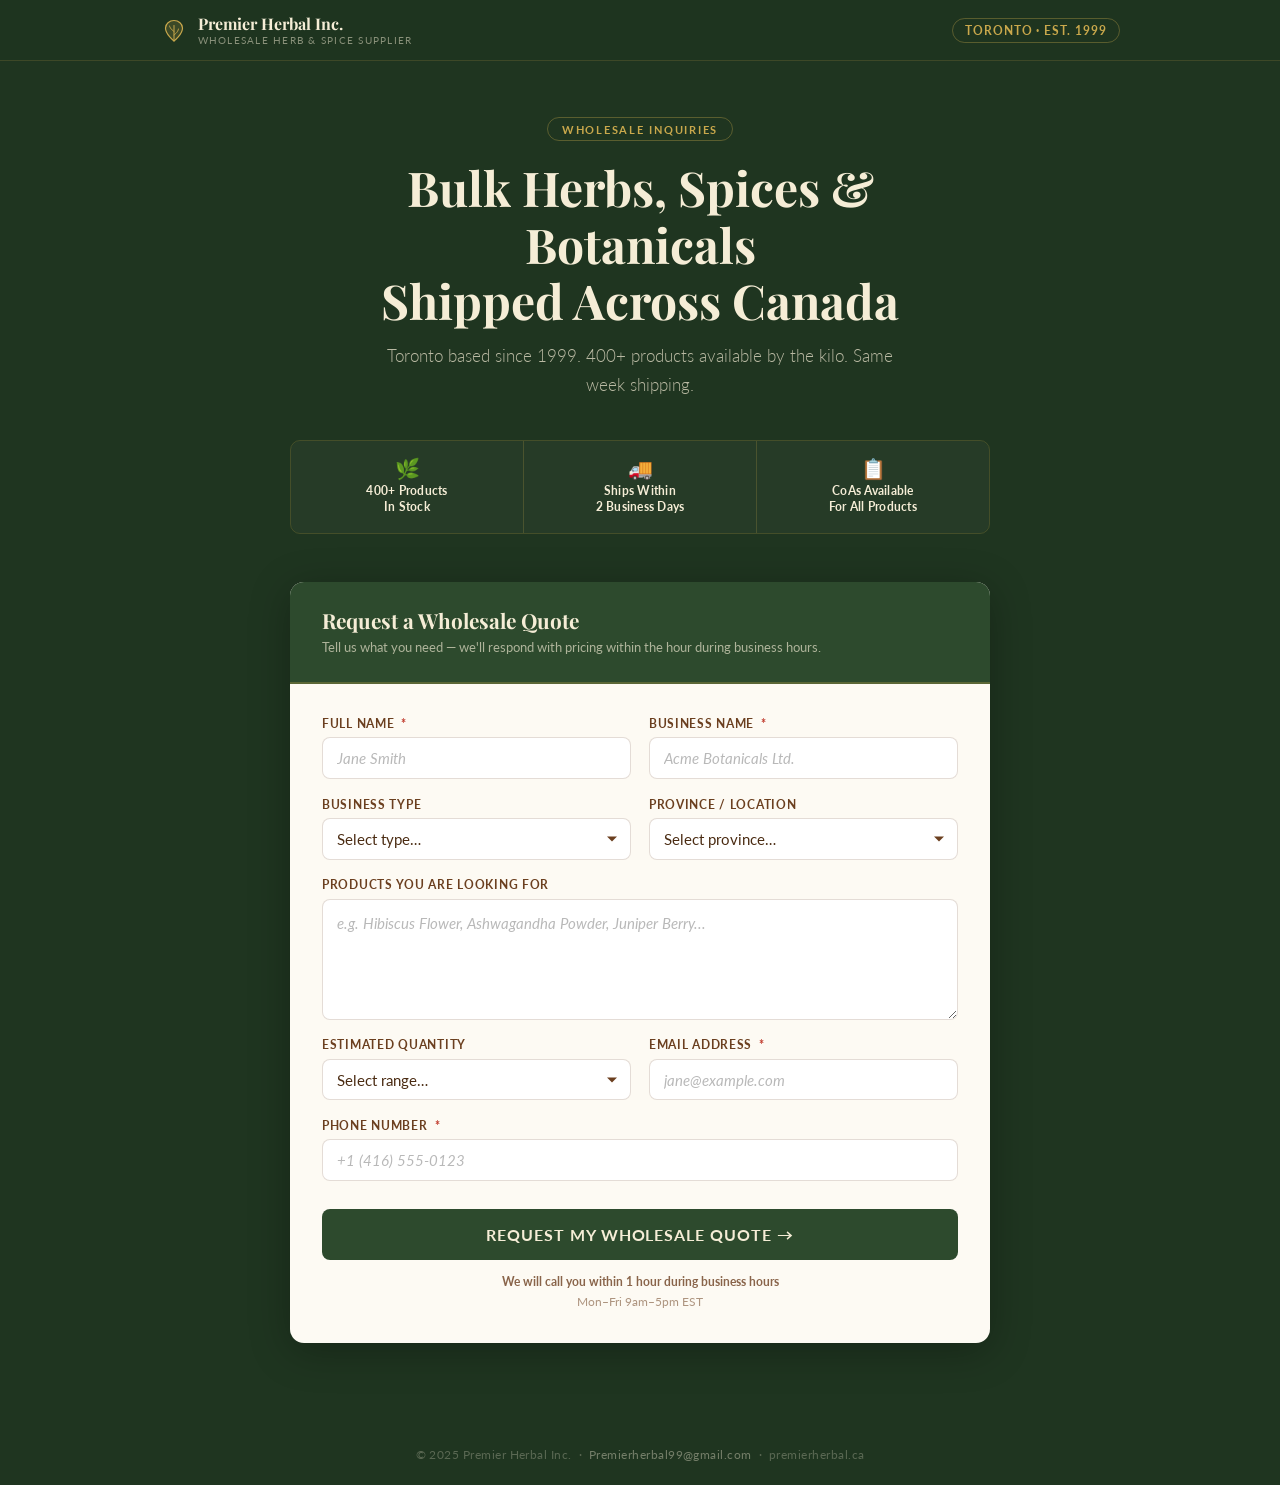
==== wholesale/index.html @ b0481db8 "Add /wholesale inquiry landing page with Netlify Forms" ====
<!DOCTYPE html>
<html lang="en">
<head>
  <meta charset="UTF-8" />
  <meta name="viewport" content="width=device-width, initial-scale=1.0" />
  <title>Wholesale Herb &amp; Spice Supplier — Premier Herbal Inc.</title>
  <meta name="description" content="Toronto-based bulk herb supplier since 1999. 400+ herbs, spices and botanicals shipped across Canada. Request a wholesale quote today." />

  <link rel="preconnect" href="https://fonts.googleapis.com" />
  <link rel="preconnect" href="https://fonts.gstatic.com" crossorigin />
  <link href="https://fonts.googleapis.com/css2?family=Playfair+Display:ital,wght@0,400;0,600;0,700;1,400&family=Lato:wght@300;400;700&display=swap" rel="stylesheet" />

  <style>
    *, *::before, *::after { box-sizing: border-box; margin: 0; padding: 0; }

    :root {
      --green:      #2D4A2D;
      --green-dark: #1f3520;
      --green-mid:  #3a5e3a;
      --cream:      #F5EDD6;
      --brown:      #6B3F1F;
      --brown-dark: #4a2b12;
      --gold:       #C9A84C;
      --off-white:  #FDFAF3;
      --font-heading: 'Playfair Display', Georgia, serif;
      --font-body:    'Lato', system-ui, sans-serif;
      --radius:     8px;
      --shadow:     0 8px 40px rgba(0,0,0,0.28);
    }

    html { scroll-behavior: smooth; }

    body {
      font-family: var(--font-body);
      background: var(--green-dark);
      color: var(--cream);
      min-height: 100vh;
    }

    /* ── Header ──────────────────────────────── */
    .site-header {
      background: rgba(31, 53, 32, 0.96);
      backdrop-filter: blur(8px);
      border-bottom: 1px solid rgba(201, 168, 76, 0.18);
      padding: 0.9rem 1.5rem;
      position: sticky;
      top: 0;
      z-index: 100;
    }

    .site-header__inner {
      max-width: 960px;
      margin: 0 auto;
      display: flex;
      align-items: center;
      justify-content: space-between;
      gap: 1rem;
    }

    .site-header__brand {
      display: flex;
      align-items: center;
      gap: 0.6rem;
      text-decoration: none;
    }

    .site-header__leaf {
      width: 28px;
      height: 28px;
      flex-shrink: 0;
    }

    .site-header__name {
      font-family: var(--font-heading);
      font-size: 1rem;
      font-weight: 700;
      color: var(--cream);
      line-height: 1.2;
    }

    .site-header__name span {
      display: block;
      font-family: var(--font-body);
      font-size: 0.65rem;
      font-weight: 400;
      letter-spacing: 0.12em;
      text-transform: uppercase;
      color: rgba(245,237,214,0.5);
    }

    .site-header__tag {
      font-size: 0.75rem;
      font-weight: 700;
      letter-spacing: 0.08em;
      text-transform: uppercase;
      color: var(--gold);
      border: 1px solid rgba(201,168,76,0.35);
      border-radius: 50px;
      padding: 0.25rem 0.75rem;
      white-space: nowrap;
    }

    /* ── Hero ────────────────────────────────── */
    .hero {
      padding: 3.5rem 1.5rem 0;
      text-align: center;
    }

    .hero__inner {
      max-width: 700px;
      margin: 0 auto;
    }

    .hero__eyebrow {
      display: inline-block;
      font-size: 0.68rem;
      font-weight: 700;
      letter-spacing: 0.16em;
      text-transform: uppercase;
      color: var(--gold);
      border: 1px solid rgba(201,168,76,0.35);
      border-radius: 50px;
      padding: 0.28rem 0.85rem;
      margin-bottom: 1.1rem;
    }

    .hero__heading {
      font-family: var(--font-heading);
      font-size: clamp(2rem, 5vw, 3rem);
      font-weight: 700;
      line-height: 1.18;
      color: var(--cream);
      margin-bottom: 0.85rem;
    }

    .hero__sub {
      font-size: 1.05rem;
      font-weight: 300;
      line-height: 1.7;
      color: rgba(245,237,214,0.72);
      max-width: 540px;
      margin: 0 auto 2.5rem;
    }

    /* ── Trust badges ────────────────────────── */
    .trust {
      display: flex;
      justify-content: center;
      gap: 0;
      max-width: 700px;
      margin: 0 auto 3rem;
      border: 1px solid rgba(201,168,76,0.22);
      border-radius: 10px;
      overflow: hidden;
    }

    .trust__item {
      flex: 1;
      display: flex;
      flex-direction: column;
      align-items: center;
      gap: 0.3rem;
      padding: 1.1rem 1rem;
      background: rgba(255,255,255,0.03);
      border-right: 1px solid rgba(201,168,76,0.22);
      text-align: center;
    }

    .trust__item:last-child { border-right: none; }

    .trust__icon { font-size: 1.25rem; line-height: 1; }

    .trust__label {
      font-size: 0.78rem;
      font-weight: 700;
      color: var(--cream);
      letter-spacing: 0.02em;
      line-height: 1.3;
    }

    /* ── Form section ────────────────────────── */
    .form-section {
      padding: 0 1.5rem 5rem;
    }

    .form-wrap {
      max-width: 700px;
      margin: 0 auto;
      background: var(--off-white);
      border-radius: 14px;
      box-shadow: var(--shadow);
      overflow: hidden;
    }

    .form-wrap__header {
      background: var(--green);
      padding: 1.5rem 2rem;
      border-bottom: 2px solid rgba(201,168,76,0.3);
    }

    .form-wrap__title {
      font-family: var(--font-heading);
      font-size: 1.3rem;
      font-weight: 700;
      color: var(--cream);
      margin-bottom: 0.25rem;
    }

    .form-wrap__sub {
      font-size: 0.83rem;
      color: rgba(245,237,214,0.65);
      line-height: 1.5;
    }

    .form-body {
      padding: 2rem;
    }

    /* ── Form fields ─────────────────────────── */
    .form-row {
      display: grid;
      grid-template-columns: 1fr 1fr;
      gap: 1.1rem;
    }

    .form-group {
      display: flex;
      flex-direction: column;
      gap: 0.4rem;
      margin-bottom: 1.1rem;
    }

    .form-group:last-of-type { margin-bottom: 0; }

    .form-group--full { grid-column: 1 / -1; }

    label {
      font-size: 0.75rem;
      font-weight: 700;
      letter-spacing: 0.06em;
      text-transform: uppercase;
      color: var(--brown);
    }

    label .req {
      color: #c0392b;
      margin-left: 0.2rem;
    }

    input, select, textarea {
      font-family: var(--font-body);
      font-size: 0.95rem;
      color: var(--brown-dark);
      background: #fff;
      border: 1.5px solid rgba(107,63,31,0.18);
      border-radius: var(--radius);
      padding: 0.68rem 0.9rem;
      width: 100%;
      transition: border-color 0.18s, box-shadow 0.18s;
      -webkit-appearance: none;
      appearance: none;
    }

    input::placeholder, textarea::placeholder {
      color: rgba(0,0,0,0.28);
      font-style: italic;
    }

    input:focus, select:focus, textarea:focus {
      outline: none;
      border-color: var(--green);
      box-shadow: 0 0 0 3px rgba(45,74,45,0.13);
    }

    input.error, select.error, textarea.error {
      border-color: #c0392b;
      box-shadow: 0 0 0 3px rgba(192,57,43,0.1);
    }

    .field-error {
      font-size: 0.73rem;
      color: #c0392b;
      margin-top: 0.15rem;
      display: none;
    }

    .field-error.visible { display: block; }

    textarea {
      resize: vertical;
      min-height: 100px;
      line-height: 1.6;
    }

    .select-wrap {
      position: relative;
    }

    .select-wrap::after {
      content: '';
      position: absolute;
      right: 0.9rem;
      top: 50%;
      transform: translateY(-50%);
      border-left: 5px solid transparent;
      border-right: 5px solid transparent;
      border-top: 5px solid var(--brown);
      pointer-events: none;
    }

    select { cursor: pointer; padding-right: 2.25rem; }

    /* ── Submit ──────────────────────────────── */
    .form-footer {
      margin-top: 1.75rem;
      display: flex;
      flex-direction: column;
      align-items: stretch;
      gap: 0.75rem;
    }

    .submit-btn {
      width: 100%;
      padding: 1rem 1.5rem;
      background: var(--green);
      color: var(--cream);
      font-family: var(--font-body);
      font-size: 1rem;
      font-weight: 700;
      letter-spacing: 0.06em;
      text-transform: uppercase;
      border: none;
      border-radius: var(--radius);
      cursor: pointer;
      transition: background 0.18s, transform 0.15s, box-shadow 0.15s;
      position: relative;
    }

    .submit-btn:hover:not(:disabled) {
      background: var(--green-dark);
      transform: translateY(-1px);
      box-shadow: 0 5px 20px rgba(45,74,45,0.35);
    }

    .submit-btn:active:not(:disabled) { transform: none; }

    .submit-btn:disabled {
      opacity: 0.65;
      cursor: not-allowed;
    }

    .submit-note {
      text-align: center;
      font-size: 0.78rem;
      color: rgba(107,63,31,0.55);
      line-height: 1.55;
    }

    .submit-note strong { color: rgba(107,63,31,0.8); }

    /* ── Thank you state ─────────────────────── */
    .thankyou {
      display: none;
      flex-direction: column;
      align-items: center;
      text-align: center;
      gap: 1rem;
      padding: 3rem 2rem;
    }

    .thankyou__icon {
      width: 60px;
      height: 60px;
      background: rgba(45,74,45,0.1);
      border-radius: 50%;
      display: flex;
      align-items: center;
      justify-content: center;
      font-size: 1.75rem;
    }

    .thankyou__heading {
      font-family: var(--font-heading);
      font-size: 1.5rem;
      font-weight: 700;
      color: var(--green);
    }

    .thankyou__body {
      font-size: 0.95rem;
      color: rgba(107,63,31,0.75);
      line-height: 1.65;
      max-width: 400px;
    }

    /* ── Footer ──────────────────────────────── */
    .site-footer {
      text-align: center;
      padding: 1.5rem 1.25rem;
      font-size: 0.73rem;
      color: rgba(245,237,214,0.28);
      letter-spacing: 0.04em;
    }

    .site-footer a {
      color: rgba(245,237,214,0.4);
      text-decoration: none;
    }

    .site-footer a:hover { color: var(--gold); }

    /* ── Responsive ──────────────────────────── */
    @media (max-width: 580px) {
      .hero { padding: 2.5rem 1.25rem 0; }
      .form-section { padding: 0 1rem 4rem; }
      .form-body { padding: 1.5rem 1.25rem; }
      .form-wrap__header { padding: 1.25rem 1.25rem; }
      .form-row { grid-template-columns: 1fr; }
      .trust { flex-direction: column; border-radius: 10px; }
      .trust__item { border-right: none; border-bottom: 1px solid rgba(201,168,76,0.22); }
      .trust__item:last-child { border-bottom: none; }
      .site-header__tag { display: none; }
    }
  </style>
</head>
<body>

<!-- Header -->
<header class="site-header">
  <div class="site-header__inner">
    <a href="/" class="site-header__brand">
      <svg class="site-header__leaf" viewBox="0 0 28 28" fill="none" xmlns="http://www.w3.org/2000/svg" aria-hidden="true">
        <path d="M14 25C14 25 5.5 18.5 5.5 12C5.5 7.86 9.36 4.5 14 4.5C18.64 4.5 22.5 7.86 22.5 12C22.5 18.5 14 25 14 25Z" fill="rgba(201,168,76,0.18)" stroke="#C9A84C" stroke-width="1.2"/>
        <line x1="14" y1="25" x2="14" y2="9.5" stroke="#C9A84C" stroke-width="1" stroke-linecap="round"/>
        <path d="M14 15.5C14 15.5 10 13 9.5 10" stroke="#C9A84C" stroke-width="0.9" stroke-linecap="round"/>
        <path d="M14 19C14 19 18 16.5 18.5 13" stroke="#C9A84C" stroke-width="0.9" stroke-linecap="round"/>
      </svg>
      <div class="site-header__name">
        Premier Herbal Inc.
        <span>Wholesale Herb &amp; Spice Supplier</span>
      </div>
    </a>
    <div class="site-header__tag">Toronto · Est. 1999</div>
  </div>
</header>

<!-- Hero -->
<section class="hero">
  <div class="hero__inner">
    <div class="hero__eyebrow">Wholesale Inquiries</div>
    <h1 class="hero__heading">Bulk Herbs, Spices &amp; Botanicals<br>Shipped Across Canada</h1>
    <p class="hero__sub">Toronto based since 1999. 400+ products available by the kilo. Same week shipping.</p>
  </div>

  <!-- Trust badges -->
  <div class="trust" role="list">
    <div class="trust__item" role="listitem">
      <div class="trust__icon">🌿</div>
      <div class="trust__label">400+ Products<br>In Stock</div>
    </div>
    <div class="trust__item" role="listitem">
      <div class="trust__icon">🚚</div>
      <div class="trust__label">Ships Within<br>2 Business Days</div>
    </div>
    <div class="trust__item" role="listitem">
      <div class="trust__icon">📋</div>
      <div class="trust__label">CoAs Available<br>For All Products</div>
    </div>
  </div>
</section>

<!-- Form -->
<section class="form-section">
  <div class="form-wrap">

    <div class="form-wrap__header">
      <div class="form-wrap__title">Request a Wholesale Quote</div>
      <div class="form-wrap__sub">Tell us what you need — we'll respond with pricing within the hour during business hours.</div>
    </div>

    <!-- Netlify form -->
    <form
      id="wholesaleForm"
      class="form-body"
      name="wholesale-inquiry"
      method="POST"
      data-netlify="true"
      netlify-honeypot="bot-field"
      novalidate
    >
      <input type="hidden" name="form-name" value="wholesale-inquiry" />
      <p style="display:none"><label>Don't fill: <input name="bot-field" /></label></p>

      <!-- Row 1: Name + Business -->
      <div class="form-row">
        <div class="form-group">
          <label for="full-name">Full Name <span class="req">*</span></label>
          <input type="text" id="full-name" name="full-name" required autocomplete="name" placeholder="Jane Smith" />
          <span class="field-error" id="full-name-err">Please enter your name.</span>
        </div>
        <div class="form-group">
          <label for="business-name">Business Name <span class="req">*</span></label>
          <input type="text" id="business-name" name="business-name" required autocomplete="organization" placeholder="Acme Botanicals Ltd." />
          <span class="field-error" id="business-name-err">Please enter your business name.</span>
        </div>
      </div>

      <!-- Row 2: Business type + Province -->
      <div class="form-row">
        <div class="form-group">
          <label for="business-type">Business Type</label>
          <div class="select-wrap">
            <select id="business-type" name="business-type">
              <option value="" disabled selected>Select type…</option>
              <option>Tea Brand</option>
              <option>Supplement Company</option>
              <option>Naturopath / Health Clinic</option>
              <option>Craft Distillery / Brewery</option>
              <option>Cosmetic / Skincare Maker</option>
              <option>Health Food Store</option>
              <option>Restaurant / Cafe</option>
              <option>Grocery Store</option>
              <option>Other</option>
            </select>
          </div>
        </div>
        <div class="form-group">
          <label for="province">Province / Location</label>
          <div class="select-wrap">
            <select id="province" name="province">
              <option value="" disabled selected>Select province…</option>
              <option>Alberta</option>
              <option>British Columbia</option>
              <option>Manitoba</option>
              <option>New Brunswick</option>
              <option>Newfoundland and Labrador</option>
              <option>Northwest Territories</option>
              <option>Nova Scotia</option>
              <option>Nunavut</option>
              <option>Ontario</option>
              <option>Prince Edward Island</option>
              <option>Quebec</option>
              <option>Saskatchewan</option>
              <option>Yukon</option>
            </select>
          </div>
        </div>
      </div>

      <!-- Products textarea -->
      <div class="form-group">
        <label for="products">Products You Are Looking For</label>
        <textarea
          id="products"
          name="products"
          rows="4"
          placeholder="e.g. Hibiscus Flower, Ashwagandha Powder, Juniper Berry..."
        ></textarea>
      </div>

      <!-- Row 3: Quantity + Email -->
      <div class="form-row">
        <div class="form-group">
          <label for="quantity">Estimated Quantity</label>
          <div class="select-wrap">
            <select id="quantity" name="quantity">
              <option value="" disabled selected>Select range…</option>
              <option>Under 1kg</option>
              <option>1–5kg</option>
              <option>5–25kg</option>
              <option>25–100kg</option>
              <option>100kg+</option>
            </select>
          </div>
        </div>
        <div class="form-group">
          <label for="email">Email Address <span class="req">*</span></label>
          <input type="email" id="email" name="email" required autocomplete="email" placeholder="jane@example.com" />
          <span class="field-error" id="email-err">Please enter a valid email.</span>
        </div>
      </div>

      <!-- Phone -->
      <div class="form-group">
        <label for="phone">Phone Number <span class="req">*</span></label>
        <input type="tel" id="phone" name="phone" required autocomplete="tel" placeholder="+1 (416) 555-0123" />
        <span class="field-error" id="phone-err">Please enter your phone number.</span>
      </div>

      <!-- Submit -->
      <div class="form-footer">
        <button type="submit" class="submit-btn" id="submitBtn">
          Request My Wholesale Quote →
        </button>
        <p class="submit-note">
          <strong>We will call you within 1 hour during business hours</strong><br>
          Mon–Fri 9am–5pm EST
        </p>
      </div>
    </form>

    <!-- Thank you (hidden until submission) -->
    <div class="thankyou" id="thankyou">
      <div class="thankyou__icon">✅</div>
      <div class="thankyou__heading">Request Received!</div>
      <p class="thankyou__body">
        Thank you — we'll call you within the hour.<br>
        Check your email for confirmation.
      </p>
    </div>

  </div>
</section>

<footer class="site-footer">
  &copy; 2025 Premier Herbal Inc. &nbsp;·&nbsp;
  <a href="mailto:Premierherbal99@gmail.com">Premierherbal99@gmail.com</a>
  &nbsp;·&nbsp; premierherbal.ca
</footer>

<script>
  const form     = document.getElementById('wholesaleForm');
  const thankyou = document.getElementById('thankyou');
  const submitBtn = document.getElementById('submitBtn');

  function validate() {
    let ok = true;

    const fields = [
      { id: 'full-name',      errId: 'full-name-err',      check: v => v.trim().length > 0,                       msg: 'Please enter your name.'          },
      { id: 'business-name',  errId: 'business-name-err',  check: v => v.trim().length > 0,                       msg: 'Please enter your business name.' },
      { id: 'email',          errId: 'email-err',           check: v => /^[^\s@]+@[^\s@]+\.[^\s@]+$/.test(v),     msg: 'Please enter a valid email.'      },
      { id: 'phone',          errId: 'phone-err',           check: v => v.trim().length >= 7,                      msg: 'Please enter your phone number.'  },
    ];

    fields.forEach(({ id, errId, check, msg }) => {
      const el  = document.getElementById(id);
      const err = document.getElementById(errId);
      if (!check(el.value)) {
        el.classList.add('error');
        err.textContent = msg;
        err.classList.add('visible');
        ok = false;
      } else {
        el.classList.remove('error');
        err.classList.remove('visible');
      }
    });

    return ok;
  }

  // Clear errors on input
  ['full-name','business-name','email','phone'].forEach(id => {
    document.getElementById(id).addEventListener('input', () => {
      const el  = document.getElementById(id);
      const err = document.getElementById(id + '-err');
      el.classList.remove('error');
      if (err) err.classList.remove('visible');
    });
  });

  form.addEventListener('submit', async e => {
    e.preventDefault();
    if (!validate()) return;

    submitBtn.disabled = true;
    submitBtn.textContent = 'Sending…';

    try {
      const data = new FormData(form);
      await fetch('/', {
        method: 'POST',
        headers: { 'Content-Type': 'application/x-www-form-urlencoded' },
        body: new URLSearchParams(data).toString(),
      });
    } catch (_) {
      // fail silently — still show thank-you (Netlify may have received it)
    }

    form.style.display = 'none';
    thankyou.style.display = 'flex';
    window.scrollTo({ top: 0, behavior: 'smooth' });
  });
</script>

</body>
</html>
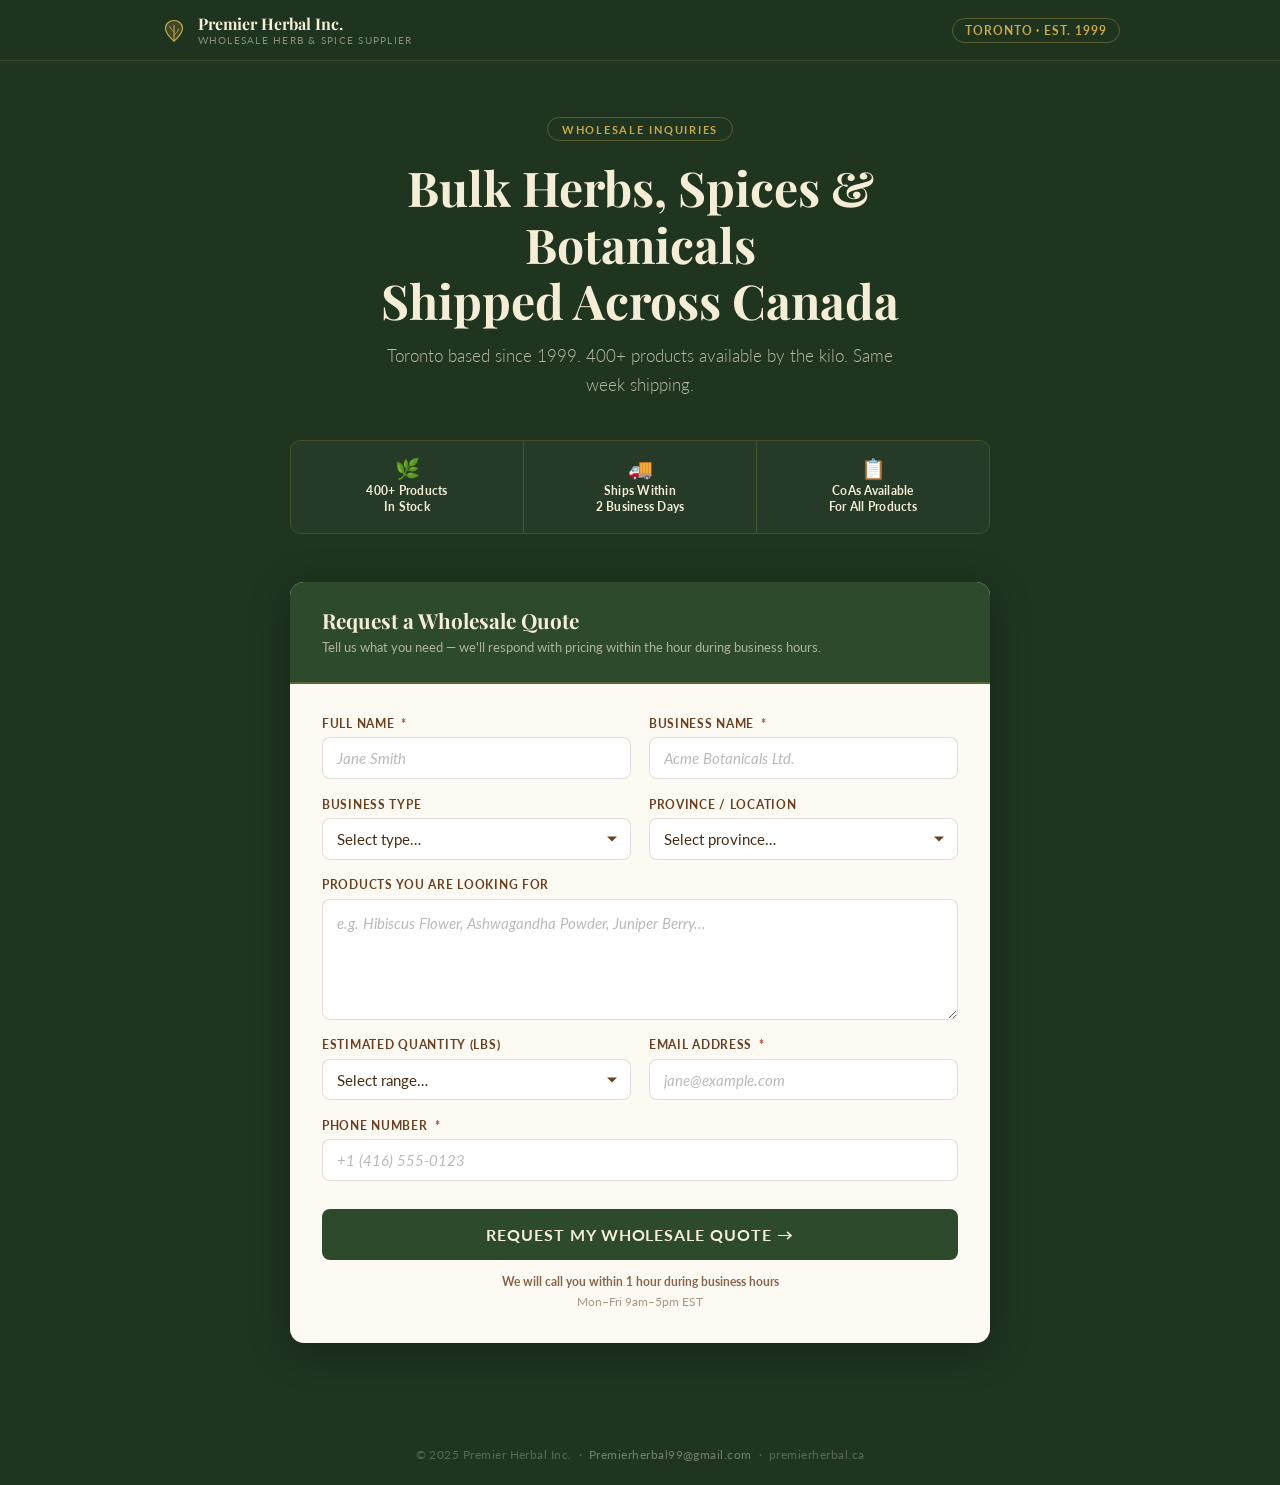
==== commit 57d12f73: "fix: change quantity field from kg to lbs on wholesale page" ====
--- a/wholesale/index.html
+++ b/wholesale/index.html
@@ -561,15 +561,15 @@
       <!-- Row 3: Quantity + Email -->
       <div class="form-row">
         <div class="form-group">
-          <label for="quantity">Estimated Quantity</label>
+          <label for="quantity">Estimated Quantity (lbs)</label>
           <div class="select-wrap">
             <select id="quantity" name="quantity">
               <option value="" disabled selected>Select range…</option>
-              <option>Under 1kg</option>
-              <option>1–5kg</option>
-              <option>5–25kg</option>
-              <option>25–100kg</option>
-              <option>100kg+</option>
+              <option>Under 1lb</option>
+              <option>1–10lbs</option>
+              <option>10–50lbs</option>
+              <option>50–200lbs</option>
+              <option>200lbs+</option>
             </select>
           </div>
         </div>
